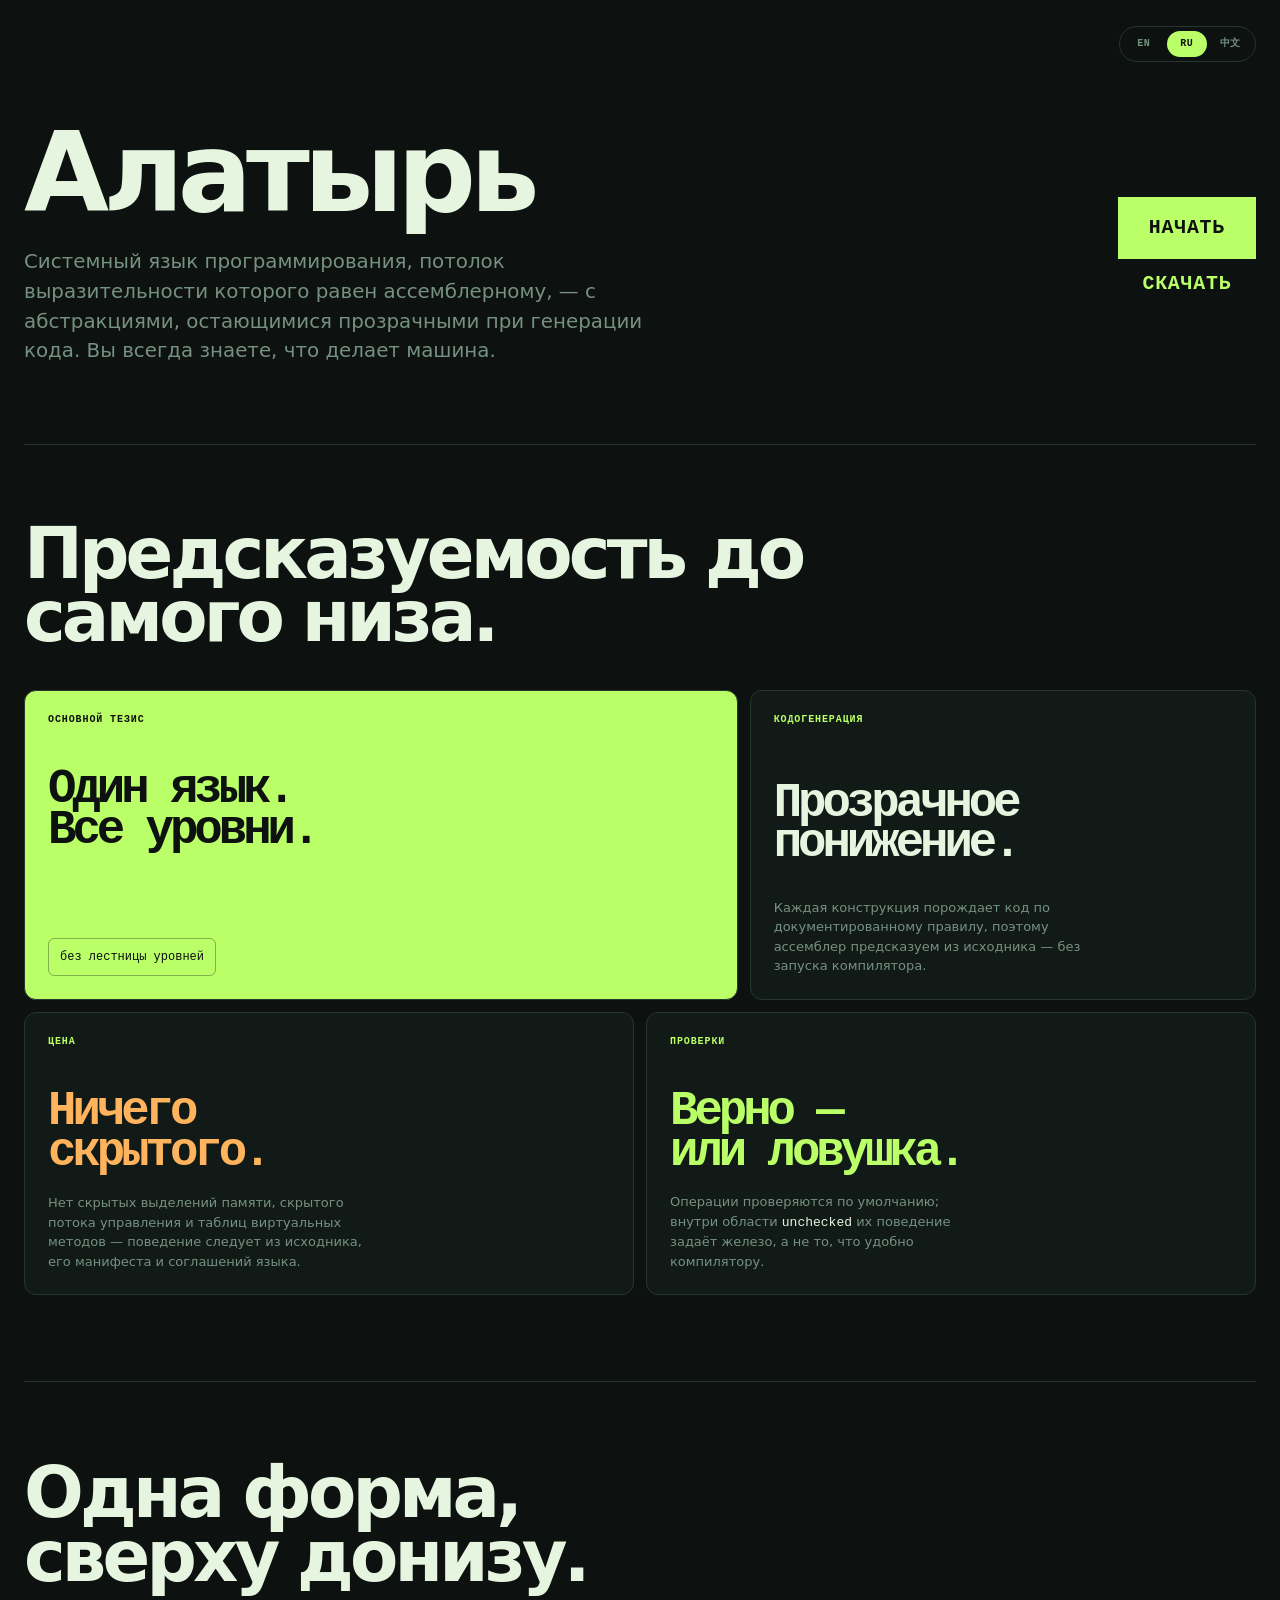
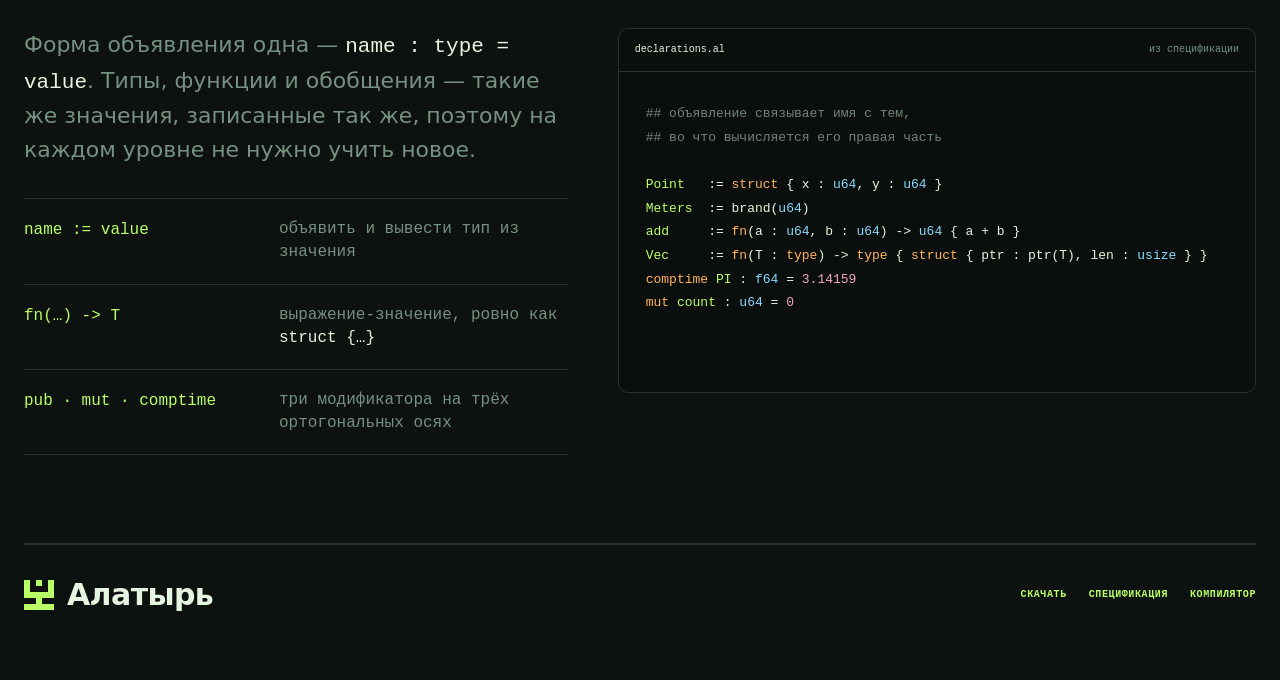
==== ru/index.html @ 510b6523 "feat(site): the Alatyr landing page in three languages Static pages served by GitHub Pages from the " ====
<!doctype html>
<html lang="ru">
<head>
  <meta charset="utf-8">
  <meta name="viewport" content="width=device-width, initial-scale=1">
  <meta name="description" content="Алатырь — системный язык программирования, потолок выразительности которого равен ассемблерному, с абстракциями, прозрачными при генерации кода.">
  <title>Алатырь — системный язык программирования</title>
  <link rel="canonical" href="https://alatyr-programming-language.github.io/ru/">

  <meta property="og:type" content="website">
  <meta property="og:site_name" content="Alatyr">
  <meta property="og:url" content="https://alatyr-programming-language.github.io/ru/">
  <meta property="og:title" content="Алатырь — системный язык программирования">
  <meta property="og:description" content="Алатырь — системный язык программирования, потолок выразительности которого равен ассемблерному, с абстракциями, прозрачными при генерации кода.">
  <meta property="og:image" content="https://alatyr-programming-language.github.io/og.png">
  <meta property="og:image:width" content="1200">
  <meta property="og:image:height" content="630">
  <meta property="og:image:alt" content="Alatyr">
  <meta property="og:locale" content="ru_RU">
  <meta property="og:locale:alternate" content="en_US">
  <meta property="og:locale:alternate" content="zh_CN">
  <meta name="twitter:card" content="summary_large_image">
  <meta name="theme-color" content="#0d1110">

  <link rel="icon" href="../logo.svg" type="image/svg+xml">
  <link rel="alternate" hreflang="en" href="https://alatyr-programming-language.github.io/">
  <link rel="alternate" hreflang="ru" href="https://alatyr-programming-language.github.io/ru/">
  <link rel="alternate" hreflang="zh-Hans" href="https://alatyr-programming-language.github.io/zh/">
  <link rel="alternate" hreflang="x-default" href="https://alatyr-programming-language.github.io/">
  <link rel="stylesheet" href="../styles.css">
</head>
<body class="index-page">
  <div class="landing-shell">
    <header class="site-topbar">
      <nav class="language-switcher" aria-label="Язык">
        <a href="../index.html" hreflang="en" lang="en">EN</a>
        <span class="active" aria-current="true">RU</span>
        <a href="../zh/index.html" hreflang="zh-Hans" lang="zh-Hans">中文</a>
      </nav>
    </header>

    <main>
      <section class="landing-hero" id="overview">
        <div class="landing-hero-main">
          <div class="landing-hero-copy">
            <h1>Алатырь</h1>
            <p>Системный язык программирования, потолок выразительности которого равен ассемблерному, &mdash; с абстракциями, остающимися прозрачными при генерации кода. Вы всегда знаете, что делает машина.</p>
          </div>
          <div class="site-hero-actions landing-hero-cta">
            <a class="hero-primary" href="https://github.com/alatyr-programming-language/compiler#quick-start" target="_blank" rel="noreferrer">Начать</a>
            <a class="hero-secondary" href="https://raw.githubusercontent.com/alatyr-programming-language/compiler/main/seed/alatyr" target="_blank" rel="noreferrer">Скачать</a>
          </div>
        </div>
      </section>

      <section class="landing-principles" id="principles" aria-labelledby="principles-title">
        <div class="landing-section-head">
          <h2 id="principles-title">Предсказуемость до самого низа.</h2>
        </div>
        <div class="landing-bento">
          <article class="landing-card landing-card-main">
            <div><div class="landing-card-label">основной тезис</div><h3>Один язык.<br>Все уровни.</h3></div>
            <code>без лестницы уровней</code>
          </article>
          <article class="landing-card landing-card-transparent">
            <div class="landing-card-label">кодогенерация</div>
            <h3>Прозрачное<br>понижение.</h3>
            <p>Каждая конструкция порождает код по документированному правилу, поэтому ассемблер предсказуем из исходника &mdash; без запуска компилятора.</p>
          </article>
          <article class="landing-card landing-card-zero">
            <div class="landing-card-label">цена</div>
            <h3>Ничего<br>скрытого.</h3>
            <p>Нет скрытых выделений памяти, скрытого потока управления и таблиц виртуальных методов &mdash; поведение следует из исходника, его манифеста и соглашений языка.</p>
          </article>
          <article class="landing-card landing-card-checked">
            <div class="landing-card-label">проверки</div>
            <h3>Верно&nbsp;&mdash;<br>или ловушка.</h3>
            <p>Операции проверяются по умолчанию; внутри области <code>unchecked</code> их поведение задаёт железо, а не то, что удобно компилятору.</p>
          </article>
        </div>
      </section>

      <section class="landing-syntax" id="syntax" aria-labelledby="syntax-title">
        <div class="landing-section-head">
          <h2 id="syntax-title">Одна форма,<br>сверху донизу.</h2>
        </div>
        <div class="landing-syntax-grid">
          <div class="landing-syntax-copy">
            <p>Форма объявления одна &mdash; <code>name : type = value</code>. Типы, функции и обобщения &mdash; такие же значения, записанные так же, поэтому на каждом уровне не нужно учить новое.</p>
            <div class="landing-syntax-points">
              <div><code>name := value</code><span>объявить и вывести тип из значения</span></div>
              <div><code>fn(&hellip;) -&gt; T</code><span>выражение-значение, ровно как <code>struct {&hellip;}</code></span></div>
              <div><code>pub &middot; mut &middot; comptime</code><span>три модификатора на трёх ортогональных осях</span></div>
            </div>
          </div>
          <div class="landing-code-panel">
            <div class="landing-code-panel-top"><span>declarations.al</span><span>из спецификации</span></div>
            <pre><span class="terminal-comment">## объявление связывает имя с тем,
## во что вычисляется его правая часть</span>

<span class="terminal-name">Point</span>   := <span class="terminal-keyword">struct</span> { x : <span class="terminal-type">u64</span>, y : <span class="terminal-type">u64</span> }
<span class="terminal-name">Meters</span>  := brand(<span class="terminal-type">u64</span>)
<span class="terminal-name">add</span>     := <span class="terminal-keyword">fn</span>(a : <span class="terminal-type">u64</span>, b : <span class="terminal-type">u64</span>) -&gt; <span class="terminal-type">u64</span> { a + b }
<span class="terminal-name">Vec</span>     := <span class="terminal-keyword">fn</span>(T : <span class="terminal-keyword">type</span>) -&gt; <span class="terminal-keyword">type</span> { <span class="terminal-keyword">struct</span> { ptr : ptr(T), len : <span class="terminal-type">usize</span> } }
<span class="terminal-keyword">comptime</span> <span class="terminal-name">PI</span> : <span class="terminal-type">f64</span> = <span class="terminal-number">3.14159</span>
<span class="terminal-keyword">mut</span> <span class="terminal-name">count</span> : <span class="terminal-type">u64</span> = <span class="terminal-number">0</span></pre>
          </div>
        </div>
      </section>
    </main>

    <footer class="site-footer">
      <a class="site-brand" href="https://github.com/alatyr-programming-language" target="_blank" rel="noreferrer"><img class="org-logo" src="../logo.svg" alt="" width="32" height="32"><span class="site-brand-label">Алатырь</span></a>
      <nav class="site-footer-links" aria-label="Ссылки проекта">
        <a href="https://raw.githubusercontent.com/alatyr-programming-language/compiler/main/seed/alatyr">Скачать</a>
        <a href="https://github.com/alatyr-programming-language/spec" target="_blank" rel="noreferrer">Спецификация</a>
        <a href="https://github.com/alatyr-programming-language/compiler" target="_blank" rel="noreferrer">Компилятор</a>
      </nav>
    </footer>
  </div>
</body>
</html>
---- styles.css ----
/*
  ALATYR — alatyr-programming-language.github.io
  One static page. No build step, no framework, no JavaScript.
*/

:root {
  --sans: Inter, ui-sans-serif, system-ui, -apple-system, BlinkMacSystemFont, "Segoe UI", "PingFang SC", "Hiragino Sans GB", "Noto Sans CJK SC", "Microsoft YaHei", sans-serif;
  --display: "Arial Narrow", "Helvetica Neue", var(--sans);
  --mono: "SFMono-Regular", Consolas, "Liberation Mono", Menlo, "PingFang SC", "Noto Sans CJK SC", monospace;
  --ease: cubic-bezier(.22, .8, .28, 1);
}

* { box-sizing: border-box; }

html { scroll-behavior: smooth; }

body {
  margin: 0;
  min-width: 320px;
  overflow-x: hidden;
  color: #111;
  background: #f4f1e9;
  font-family: var(--sans);
  font-size: 16px;
  line-height: 1.5;
  -webkit-font-smoothing: antialiased;
}

body,
a { -webkit-tap-highlight-color: transparent; }

a { font: inherit; color: inherit; }

::selection { background: #baff67; color: #0d1110; }

h1,
h2,
h3,
p { margin: 0; }

code,
pre { font-family: var(--mono); }

pre {
  margin: 0;
  white-space: pre-wrap;
  overflow-wrap: anywhere;
}

/* Shared site anatomy. */
.site-brand { display: inline-flex; align-items: center; gap: 11px; min-width: 0; color: inherit; text-decoration: none; }
.org-logo { display: block; flex: 0 0 auto; width: 30px; height: 30px; }
.site-brand-label { white-space: nowrap; }
.site-hero-actions { display: flex; flex-wrap: wrap; align-items: center; gap: 10px; margin-top: 31px; }
.site-hero-actions a { display: inline-flex; align-items: center; justify-content: center; min-height: 42px; padding: 0 15px; border: 1px solid var(--site-accent); color: inherit; font: 700 10px/1 var(--mono); letter-spacing: .08em; text-decoration: none; text-transform: uppercase; transition: background .2s, color .2s, transform .2s; }
.site-hero-actions a:hover { transform: translateY(-2px); }
.site-hero-actions .hero-primary { background: var(--site-accent); color: var(--site-accent-ink); }
.site-hero-actions .hero-primary:hover { background: transparent; color: inherit; }
.site-hero-actions .hero-secondary:hover { background: var(--site-accent); color: var(--site-accent-ink); }
.site-footer { display: flex; align-items: center; justify-content: space-between; gap: 24px; padding: 35px 0 70px; border-top: 1px solid currentColor; }
.site-footer .site-brand { gap: 13px; font: 800 30px/1 var(--display); letter-spacing: -.02em; }

/* The page — a terminal palette on a bento grid. */
.index-page {
  --index-bg: #0d1110;
  --index-panel: #121a17;
  --index-line: #26362e;
  --index-ink: #e6f5df;
  --index-dim: #759181;
  --index-green: #baff67;
  --index-orange: #ffb35d;
  --site-bg: var(--index-bg);
  --site-accent: var(--index-green);
  --site-accent-ink: var(--index-bg);
  background: var(--index-bg);
  color: var(--index-ink);
}

.landing-shell { width: min(1240px, calc(100% - 48px)); margin: 0 auto; }

.landing-hero { padding: 62px 0 78px; border-bottom: 1px solid var(--index-line); }
.landing-hero-main { display: grid; grid-template-columns: minmax(0, 1fr) auto; gap: clamp(32px, 5vw, 72px); align-items: center; }
.landing-hero h1 { font: 800 clamp(56px, 8.6vw, 121px)/.9 var(--display); letter-spacing: -.055em; }
.landing-hero-copy > p { max-width: 620px; margin-top: 24px; color: var(--index-dim); font-size: clamp(17px, 1.55vw, 21px); line-height: 1.5; }
.landing-hero-cta { flex: 0 0 auto; flex-direction: column; align-items: center; gap: 15px; margin-top: 0; }
.landing-hero-cta a { font-size: clamp(17px, 1.55vw, 21px); letter-spacing: .04em; }
.site-topbar { display: flex; justify-content: flex-end; padding-top: 26px; }
.language-switcher { display: flex; gap: 3px; padding: 4px; border: 1px solid var(--index-line); border-radius: 999px; }
.language-switcher a,
.language-switcher span { display: inline-flex; min-width: 40px; align-items: center; justify-content: center; border-radius: 999px; padding: 8px 10px; color: var(--index-dim); font: 700 10px/1 var(--mono); letter-spacing: .06em; text-decoration: none; transition: background .2s, color .2s; }
.language-switcher a:hover { color: var(--index-ink); }
.language-switcher .active { background: var(--index-green); color: var(--index-bg); }
.landing-hero-cta .hero-primary { min-height: 62px; padding: 0 30px; }
.landing-hero-cta .hero-secondary { min-height: auto; padding: 0; border: 0; color: var(--index-green); }
.landing-hero-cta .hero-secondary:hover { background: transparent; color: var(--index-ink); text-decoration: underline; text-underline-offset: 5px; transform: none; }
.landing-code-panel { overflow: hidden; border: 1px solid var(--index-line); border-radius: 10px; background: #0a0e0d; box-shadow: 0 20px 55px rgb(0 0 0 / 22%); }
.landing-code-panel-top { display: flex; align-items: center; justify-content: space-between; gap: 15px; min-height: 43px; padding: 0 16px; border-bottom: 1px solid var(--index-line); color: var(--index-dim); font: 10px/1 var(--mono); }
.landing-code-panel-top span:first-child { color: var(--index-ink); font-weight: 400; }
.landing-code-panel pre { min-height: 310px; padding: 30px 27px; color: var(--index-ink); font: 13px/1.82 var(--mono); }
.terminal-comment { color: #718477; }
.terminal-keyword { color: var(--index-orange); }
.terminal-type { color: #8cdbff; }
.terminal-name { color: var(--index-green); }
.terminal-number { color: #f2a7bd; }
.landing-section-head h2 { max-width: 1000px; font: 800 clamp(42px, 5.5vw, 76px)/.9 var(--display); letter-spacing: -.055em; }
.landing-principles { padding-top: 78px; }
.landing-bento { display: grid; grid-template-columns: repeat(12, 1fr); gap: 12px; margin-top: 40px; padding-bottom: 86px; }
.landing-card { display: flex; min-height: 230px; flex-direction: column; justify-content: space-between; grid-column: span 6; padding: 23px; border: 1px solid var(--index-line); border-radius: 12px; background: var(--index-panel); }
.landing-card-main { min-height: 310px; grid-column: span 7; background: var(--index-green); color: var(--index-bg); }
.landing-card-transparent { grid-column: span 5; }
.landing-card-label { color: var(--index-green); font: 700 10px/1.2 var(--mono); letter-spacing: .09em; text-transform: uppercase; }
.landing-card-main .landing-card-label { color: var(--index-bg); }
.landing-card h3 { margin-top: 44px; font: 700 clamp(28px, 3.7vw, 51px)/.86 var(--mono); letter-spacing: -.085em; }
.landing-card p { max-width: 320px; margin-top: 19px; color: var(--index-dim); font-size: 13px; line-height: 1.5; }
.landing-card p code { color: var(--index-ink); }
.landing-card-main code { align-self: flex-start; padding: 9px 11px; border: 1px solid rgb(13 17 16 / 32%); border-radius: 6px; font-size: 12px; }
.landing-card-transparent h3 { color: var(--index-ink); }
.landing-card-zero h3 { color: var(--index-orange); }
.landing-card-checked h3 { color: var(--index-green); }
.landing-card code { color: inherit; }

.landing-syntax { padding: 80px 0 88px; border-top: 1px solid var(--index-line); border-bottom: 1px solid var(--index-line); }
.landing-syntax-grid { display: grid; grid-template-columns: .92fr 1.08fr; gap: 50px; align-items: start; margin-top: 39px; }
.landing-syntax-copy > p { max-width: 560px; color: var(--index-dim); font-size: 22px; line-height: 1.55; }
.landing-syntax-copy > p code { color: var(--index-ink); font-size: 21px; }
.landing-syntax-points { display: grid; gap: 0; margin-top: 31px; border-top: 1px solid var(--index-line); }
.landing-syntax-points > div { display: grid; grid-template-columns: minmax(215px, .8fr) 1fr; gap: 24px; padding: 19px 0; border-bottom: 1px solid var(--index-line); }
.landing-syntax-points > div > code { color: var(--index-green); font-size: 16px; }
.landing-syntax-points span { color: var(--index-dim); font: 16px/1.45 var(--mono); }
.landing-syntax-points span code { color: var(--index-ink); }
.landing-code-panel { box-shadow: none; }
.landing-code-panel pre { min-height: 320px; }

.index-page .site-footer { border-color: var(--index-line); }
.index-page .site-footer .site-brand { color: var(--index-ink); }
.site-footer-links { display: flex; flex-wrap: wrap; align-items: center; gap: 22px; color: var(--index-dim); font: 700 10px/1 var(--mono); letter-spacing: .06em; text-transform: uppercase; }
.site-footer-links a { color: var(--index-green); text-decoration: none; }
.site-footer-links a:hover { color: var(--index-ink); text-decoration: underline; text-underline-offset: 4px; }

/* CJK: полноширинные знаки не переносят плотный интерлиньяж и отрицательный трекинг. */
html[lang^="zh"] .landing-hero h1,
html[lang^="zh"] .landing-section-head h2,
html[lang^="zh"] .landing-card h3 { letter-spacing: 0; line-height: 1.2; }
html[lang^="zh"] .landing-card h3 { font-size: clamp(26px, 3.2vw, 42px); }
html[lang^="zh"] .landing-hero h1 { letter-spacing: -.01em; }

@media (max-width: 900px) {
  .site-topbar { justify-content: center; }
  .landing-hero-main { grid-template-columns: 1fr; gap: 34px; align-items: start; text-align: center; }
  .landing-hero-copy > p { margin-right: auto; margin-left: auto; }
  .landing-syntax-grid { grid-template-columns: 1fr; gap: 36px; }
}

@media (max-width: 640px) {
  .landing-shell { width: calc(100% - 28px); }
  .landing-hero { padding: 44px 0 58px; }
  .landing-hero-main { padding-bottom: 38px; }
  .landing-hero h1 { font-size: 53px; }
  .landing-hero-copy > p { font-size: 16px; }
  .landing-hero-cta { gap: 18px; }
  .landing-section-head h2 { font-size: 45px; }
  .landing-principles { padding-top: 62px; }
  .landing-bento { grid-template-columns: 1fr; margin-top: 29px; padding-bottom: 62px; }
  .landing-card,
  .landing-card-main,
  .landing-card-transparent { grid-column: 1 / -1; min-height: 220px; }
  .landing-card-main { min-height: 265px; }
  .landing-card h3 { margin-top: 32px; }
  .landing-syntax { padding: 62px 0 66px; }
  .landing-syntax-grid { margin-top: 29px; }
  .landing-syntax-points > div { grid-template-columns: 1fr; gap: 8px; }
  .landing-code-panel pre { min-height: 285px; padding: 24px 15px; font-size: 11px; }
      }

@media (prefers-reduced-motion: reduce) {
  *, *::before, *::after { scroll-behavior: auto !important; transition-duration: .01ms !important; animation-duration: .01ms !important; animation-iteration-count: 1 !important; }
}
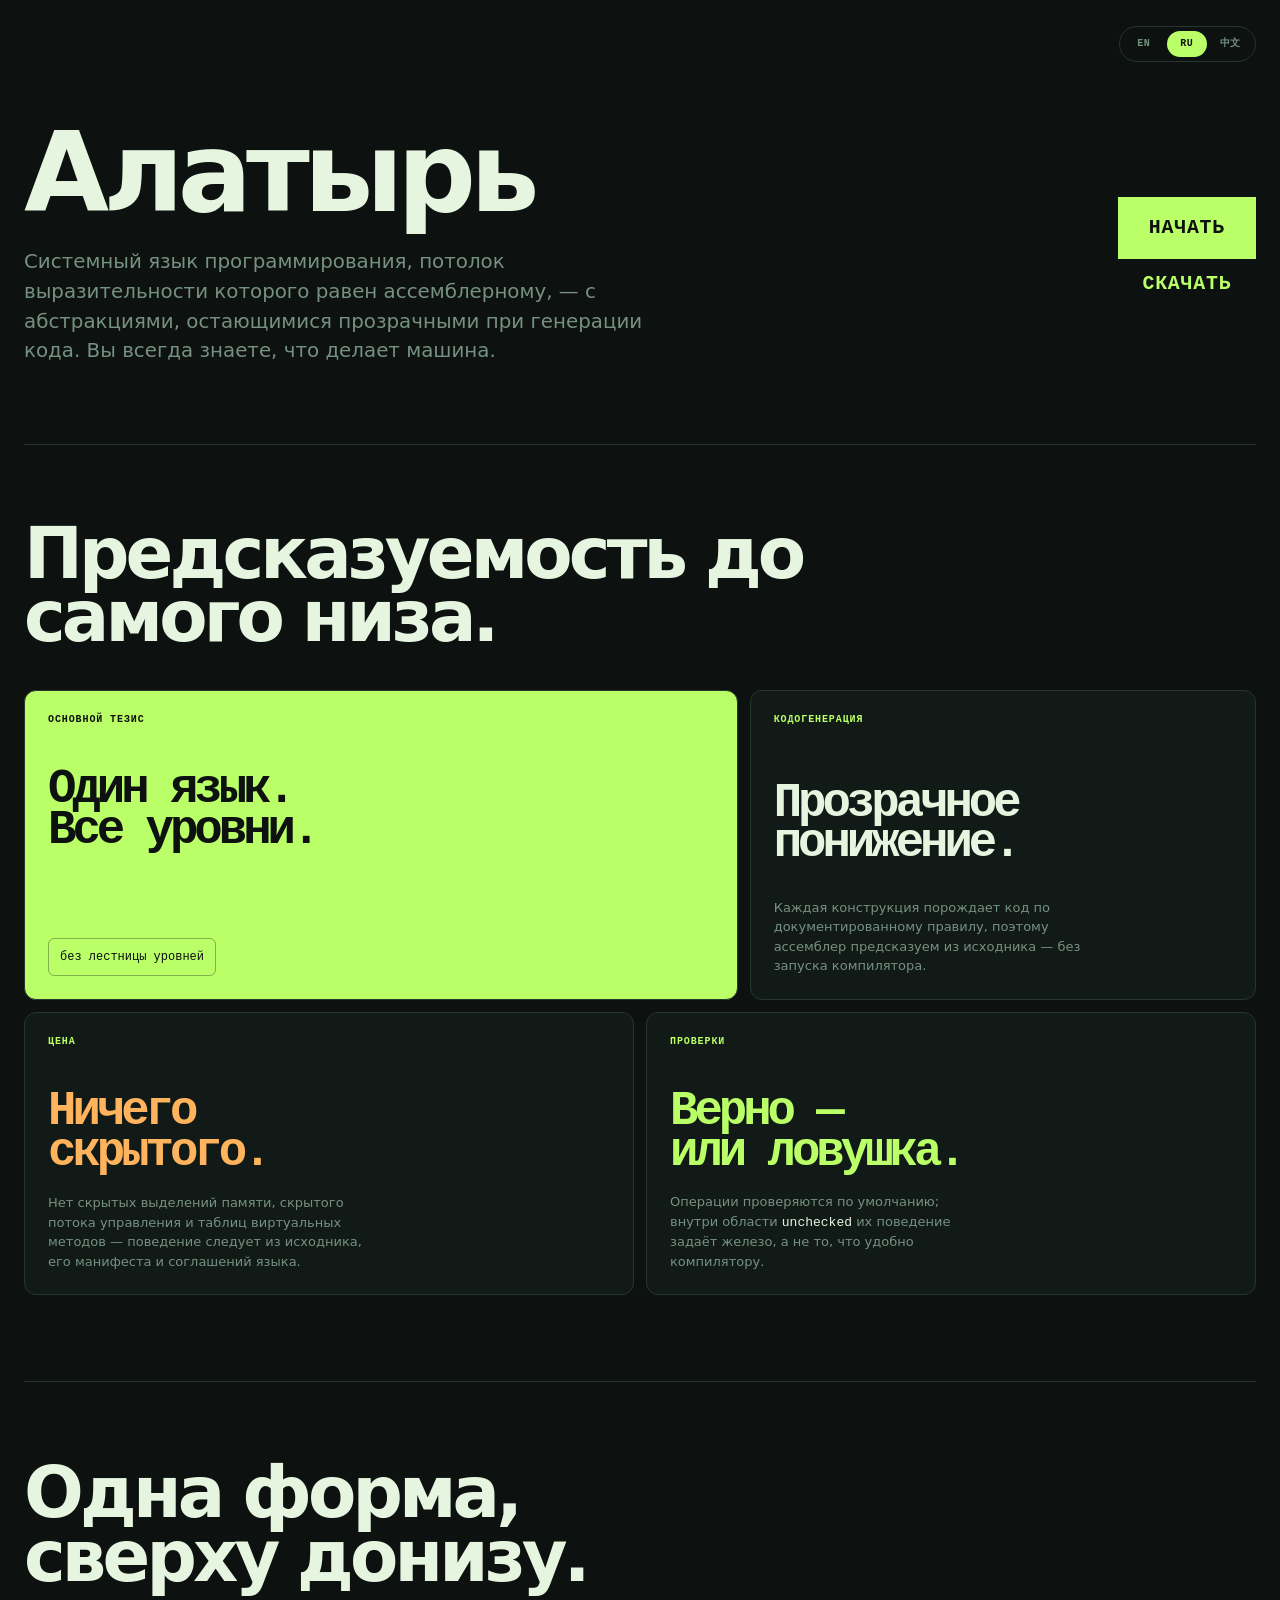
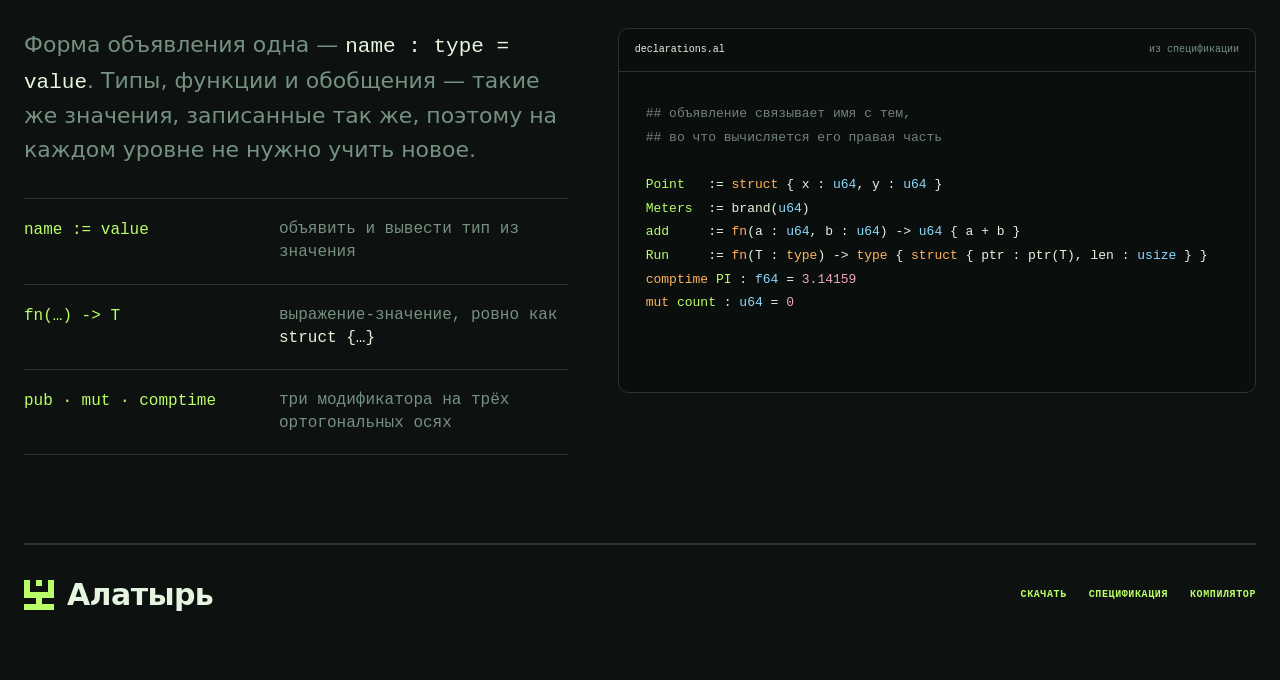
==== commit 95991438: "fix(site): the declarations sample names Run, as spec/40-declarations.md §1.3 does The page promises" ====
--- a/ru/index.html
+++ b/ru/index.html
@@ -101,7 +101,7 @@
 <span class="terminal-name">Point</span>   := <span class="terminal-keyword">struct</span> { x : <span class="terminal-type">u64</span>, y : <span class="terminal-type">u64</span> }
 <span class="terminal-name">Meters</span>  := brand(<span class="terminal-type">u64</span>)
 <span class="terminal-name">add</span>     := <span class="terminal-keyword">fn</span>(a : <span class="terminal-type">u64</span>, b : <span class="terminal-type">u64</span>) -&gt; <span class="terminal-type">u64</span> { a + b }
-<span class="terminal-name">Vec</span>     := <span class="terminal-keyword">fn</span>(T : <span class="terminal-keyword">type</span>) -&gt; <span class="terminal-keyword">type</span> { <span class="terminal-keyword">struct</span> { ptr : ptr(T), len : <span class="terminal-type">usize</span> } }
+<span class="terminal-name">Run</span>     := <span class="terminal-keyword">fn</span>(T : <span class="terminal-keyword">type</span>) -&gt; <span class="terminal-keyword">type</span> { <span class="terminal-keyword">struct</span> { ptr : ptr(T), len : <span class="terminal-type">usize</span> } }
 <span class="terminal-keyword">comptime</span> <span class="terminal-name">PI</span> : <span class="terminal-type">f64</span> = <span class="terminal-number">3.14159</span>
 <span class="terminal-keyword">mut</span> <span class="terminal-name">count</span> : <span class="terminal-type">u64</span> = <span class="terminal-number">0</span></pre>
           </div>
